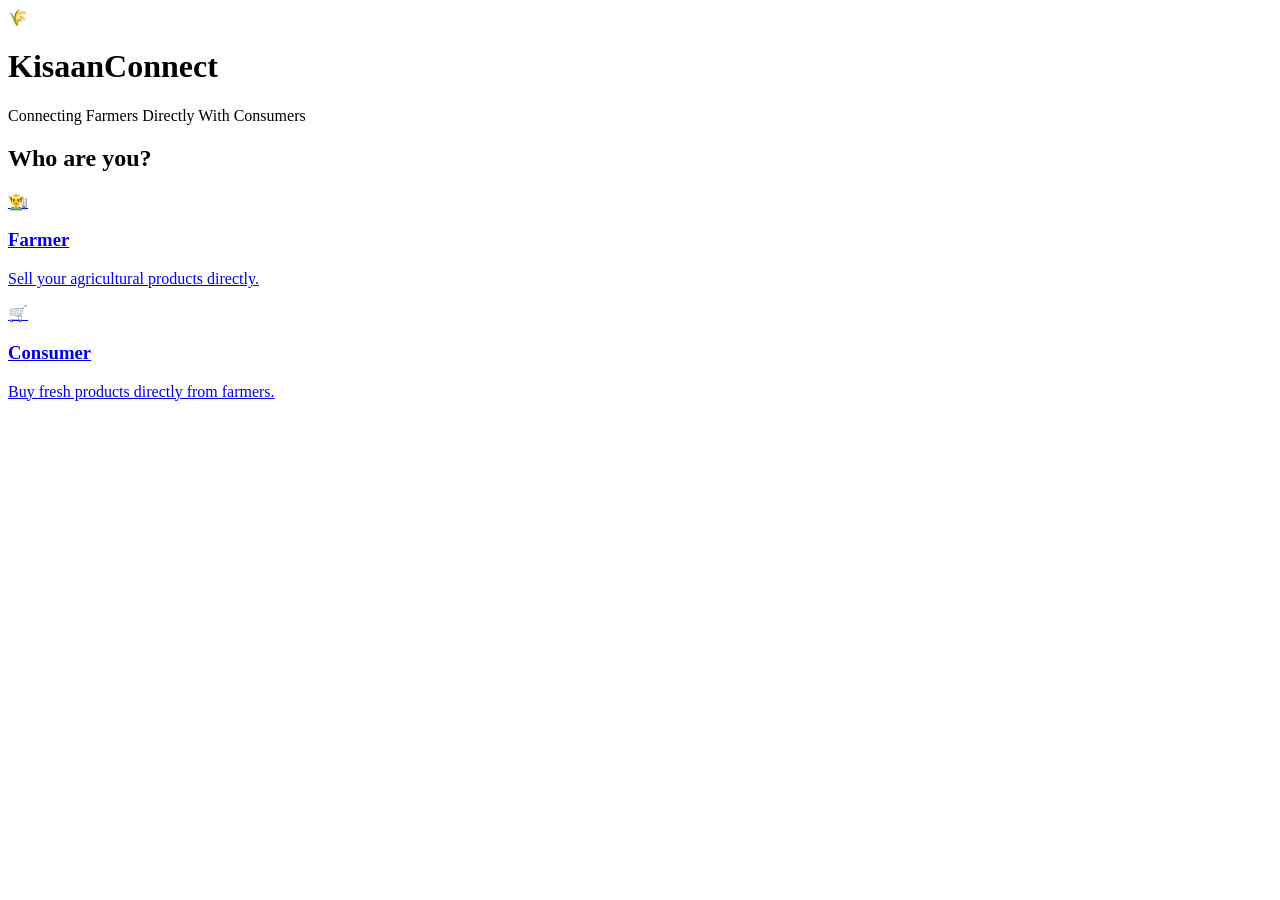
==== index.html @ 3c0bc5ca "Add files via upload" ====
<!DOCTYPE html>
<html lang="en">

<head>

    <meta charset="UTF-8">

    <meta name="viewport"
          content="width=device-width, initial-scale=1.0">

    <title>KisaanConnect</title>

    <link rel="stylesheet"
          href="../static/style.css">

</head>

<body>

<div class="home-container">

    <div class="logo-circle">
        🌾
    </div>

    <h1>KisaanConnect</h1>

    <p class="tagline">
        Connecting Farmers Directly With Consumers
    </p>

    <h2>Who are you?</h2>

    <div class="role-container">

        <!-- FARMER -->

        <a href="register.html?role=farmer"
           class="role-card"
           onclick="selectRole('farmer')">

            <div class="role-icon">
                👨‍🌾
            </div>

            <h3>Farmer</h3>

            <p>
                Sell your agricultural products directly.
            </p>

        </a>


        <!-- CONSUMER -->

        <a href="register.html?role=consumer"
           class="role-card"
           onclick="selectRole('consumer')">

            <div class="role-icon">
                🛒
            </div>

            <h3>Consumer</h3>

            <p>
                Buy fresh products directly from farmers.
            </p>

        </a>

    </div>

</div>


<script>

function selectRole(role) {

    localStorage.setItem(
        "selectedRole",
        role
    );

}

</script>

</body>

</html>
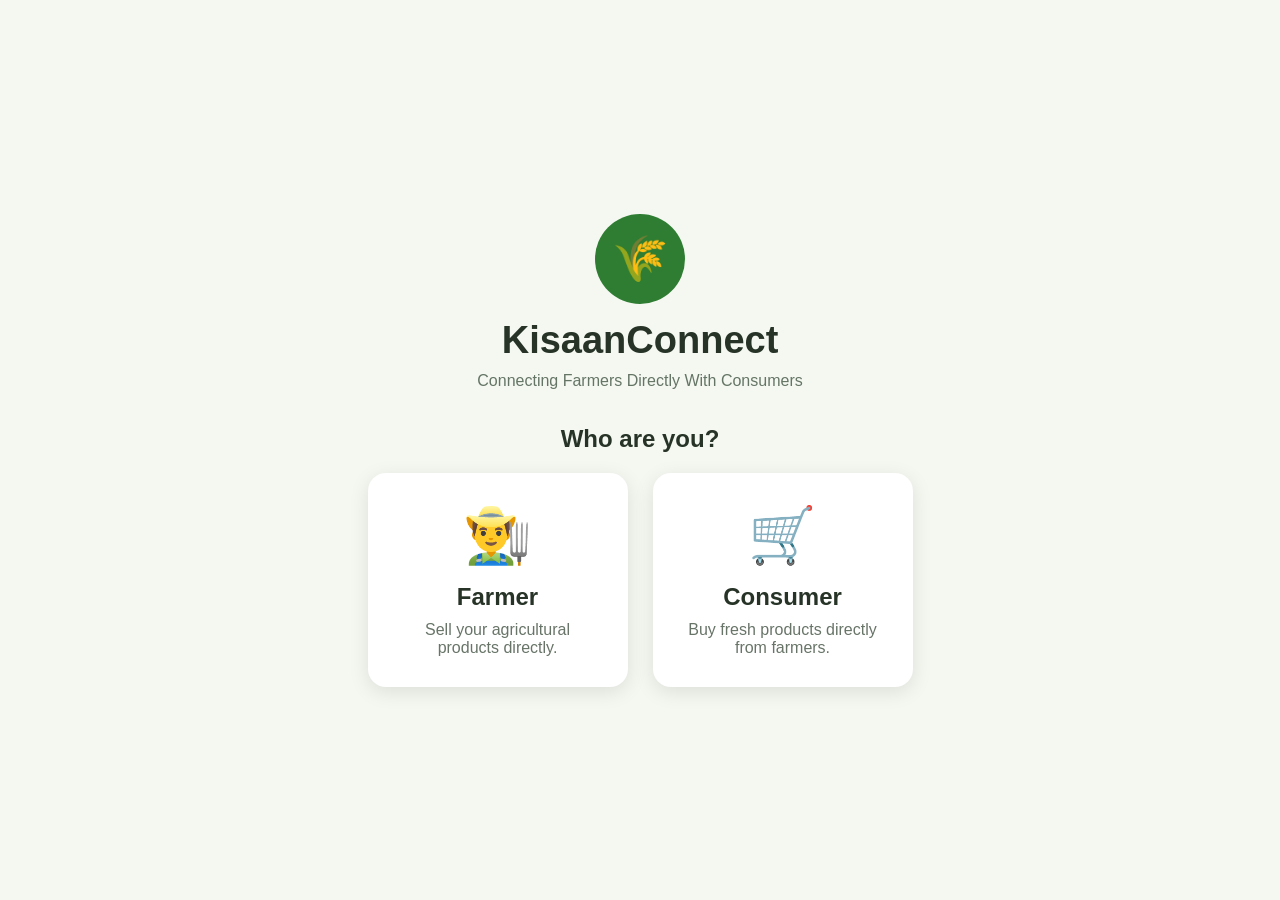
==== commit 00e7c24a: "Fix index CSS path" ====
--- a/index.html
+++ b/index.html
@@ -11,7 +11,7 @@
     <title>KisaanConnect</title>
 
     <link rel="stylesheet"
-          href="../static/style.css">
+          href="style.css">
 
 </head>
 
--- a/style.css
+++ b/style.css
@@ -0,0 +1,330 @@
+* {
+    box-sizing: border-box;
+    margin: 0;
+    padding: 0;
+    font-family: Arial, sans-serif;
+}
+
+body {
+    min-height: 100vh;
+    background: #f4f8f1;
+    color: #263326;
+}
+
+a {
+    text-decoration: none;
+    color: inherit;
+}
+
+button {
+    border: none;
+    cursor: pointer;
+}
+
+
+/* ================= HOME ================= */
+
+.home-container {
+    min-height: 100vh;
+    display: flex;
+    flex-direction: column;
+    justify-content: center;
+    align-items: center;
+    text-align: center;
+    padding: 30px;
+}
+
+.logo-circle {
+    width: 90px;
+    height: 90px;
+    background: #2e7d32;
+    border-radius: 50%;
+    display: flex;
+    justify-content: center;
+    align-items: center;
+    font-size: 45px;
+    margin-bottom: 15px;
+}
+
+.logo-circle.small {
+    width: 65px;
+    height: 65px;
+    font-size: 32px;
+}
+
+h1 {
+    font-size: 38px;
+    margin-bottom: 10px;
+}
+
+.tagline {
+    color: #657565;
+    margin-bottom: 35px;
+}
+
+.role-container {
+    display: flex;
+    gap: 25px;
+    margin-top: 20px;
+}
+
+.role-card {
+    width: 260px;
+    background: white;
+    padding: 30px;
+    border-radius: 18px;
+    box-shadow: 0 5px 20px rgba(0,0,0,0.1);
+    transition: 0.2s;
+}
+
+.role-card:hover {
+    transform: translateY(-6px);
+}
+
+.role-icon {
+    font-size: 55px;
+    margin-bottom: 15px;
+}
+
+.role-card h3 {
+    font-size: 24px;
+    margin-bottom: 10px;
+}
+
+.role-card p {
+    color: #687468;
+}
+
+
+/* ================= FORM ================= */
+
+.form-container {
+    width: 450px;
+    max-width: 92%;
+    margin: 50px auto;
+    background: white;
+    padding: 35px;
+    border-radius: 18px;
+    box-shadow: 0 5px 25px rgba(0,0,0,0.1);
+}
+
+.form-container h1 {
+    font-size: 30px;
+}
+
+.form-container p {
+    margin-bottom: 25px;
+    color: #687468;
+}
+
+form {
+    display: flex;
+    flex-direction: column;
+}
+
+label {
+    margin-top: 12px;
+    margin-bottom: 6px;
+    font-weight: bold;
+}
+
+input,
+select,
+textarea {
+    padding: 13px;
+    border: 1px solid #cdd6cd;
+    border-radius: 8px;
+    font-size: 15px;
+}
+
+textarea {
+    min-height: 100px;
+    resize: vertical;
+}
+
+button {
+    margin-top: 20px;
+    padding: 14px;
+    background: #2e7d32;
+    color: white;
+    font-size: 16px;
+    border-radius: 8px;
+}
+
+button:hover {
+    background: #1b5e20;
+}
+
+.back-link {
+    display: block;
+    text-align: center;
+    margin-top: 20px;
+    color: #2e7d32;
+    font-weight: bold;
+}
+
+
+/* ================= NAVBAR ================= */
+
+nav {
+    height: 70px;
+    background: #2e7d32;
+    color: white;
+    display: flex;
+    align-items: center;
+    justify-content: space-between;
+    padding: 0 40px;
+}
+
+.nav-logo {
+    font-size: 22px;
+    font-weight: bold;
+}
+
+nav a {
+    padding: 10px 15px;
+    border-radius: 6px;
+}
+
+nav a:hover {
+    background: rgba(255,255,255,0.15);
+}
+
+
+/* ================= DASHBOARD ================= */
+
+.dashboard {
+    max-width: 1100px;
+    margin: 45px auto;
+    padding: 20px;
+}
+
+.dashboard > p {
+    color: #687468;
+    margin-bottom: 30px;
+}
+
+.dashboard-grid {
+    display: grid;
+    grid-template-columns: repeat(2, 1fr);
+    gap: 25px;
+}
+
+.dashboard-card {
+    background: white;
+    padding: 35px;
+    border-radius: 16px;
+    box-shadow: 0 5px 20px rgba(0,0,0,0.08);
+    transition: 0.2s;
+}
+
+.dashboard-card:hover {
+    transform: translateY(-5px);
+}
+
+.dashboard-card span {
+    font-size: 45px;
+}
+
+.dashboard-card h2 {
+    margin: 15px 0 8px;
+}
+
+.dashboard-card p {
+    color: #687468;
+}
+
+
+/* ================= PRODUCTS ================= */
+
+.product-grid {
+    display: grid;
+    grid-template-columns: repeat(3, 1fr);
+    gap: 25px;
+}
+
+.product-card {
+    background: white;
+    padding: 22px;
+    border-radius: 15px;
+    box-shadow: 0 5px 20px rgba(0,0,0,0.08);
+}
+
+.product-image {
+    height: 130px;
+    background: #e8f5e9;
+    display: flex;
+    justify-content: center;
+    align-items: center;
+    font-size: 60px;
+    border-radius: 10px;
+    margin-bottom: 15px;
+}
+
+.product-card h2 {
+    margin-bottom: 10px;
+}
+
+.product-card p {
+    margin: 7px 0;
+    color: #5f6c5f;
+}
+
+.product-card h3 {
+    font-size: 23px;
+    margin: 12px 0;
+    color: #2e7d32;
+}
+
+.product-card input {
+    width: 100%;
+}
+
+
+/* ================= ORDERS ================= */
+
+.orders-container {
+    display: grid;
+    gap: 20px;
+}
+
+.order-card {
+    background: white;
+    padding: 25px;
+    border-radius: 14px;
+    box-shadow: 0 5px 20px rgba(0,0,0,0.08);
+}
+
+.order-card p {
+    margin-top: 8px;
+}
+
+.empty-box {
+    background: white;
+    padding: 50px;
+    text-align: center;
+    border-radius: 15px;
+}
+
+
+/* ================= MOBILE ================= */
+
+@media (max-width: 750px) {
+
+    .role-container {
+        flex-direction: column;
+    }
+
+    .dashboard-grid,
+    .product-grid {
+        grid-template-columns: 1fr;
+    }
+
+    nav {
+        padding: 0 15px;
+    }
+
+    h1 {
+        font-size: 30px;
+    }
+}
